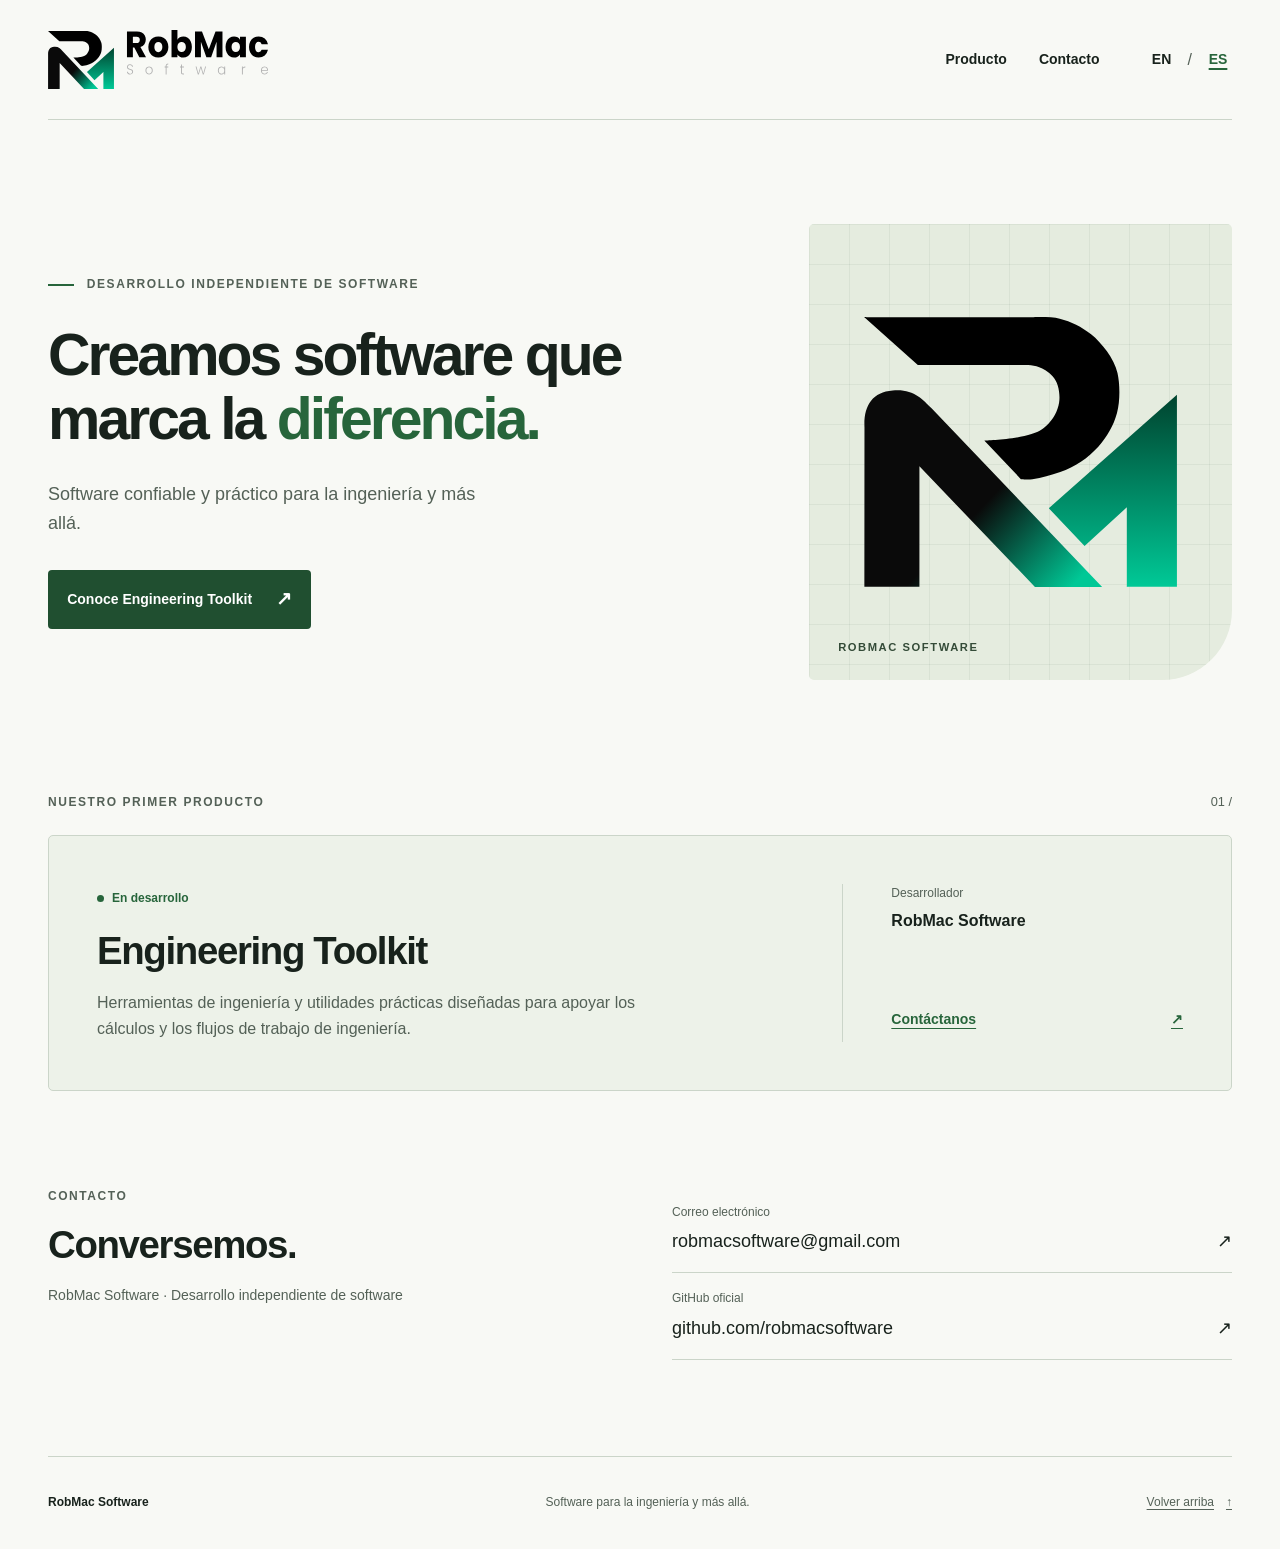
==== es/index.html @ 15803f86 "feat: initialize RobMac Software official website" ====
<!doctype html>
<html lang="es">
<head>
  <meta charset="utf-8">
  <meta name="viewport" content="width=device-width, initial-scale=1">
  <meta name="color-scheme" content="light dark">
  <meta name="description" content="RobMac Software es una marca independiente de desarrollo de software. Software confiable y práctico para la ingeniería y más allá. Conoce Engineering Toolkit, en desarrollo.">
  <title>RobMac Software — Software práctico para la ingeniería y más allá</title>
  <link rel="alternate" hreflang="en" href="https://robmacsoftware.github.io/">
  <link rel="alternate" hreflang="es" href="https://robmacsoftware.github.io/es/">
  <link rel="alternate" hreflang="x-default" href="https://robmacsoftware.github.io/">
  <link rel="icon" type="image/svg+xml" href="../assets/images/RobMac_App_Black.svg">
  <link rel="stylesheet" href="../assets/css/styles.css">
</head>
<body>
  <a class="skip-link" href="#main">Saltar al contenido</a>
  <header class="site-header wrap">
    <a class="brand" href="./" aria-label="Inicio de RobMac Software">
      <picture>
        <source media="(prefers-color-scheme: dark)" srcset="../assets/images/RobMac_Logo_Oscuro.svg">
        <img src="../assets/images/RobMac_Logo_Claro.svg" alt="RobMac Software" width="272" height="72">
      </picture>
    </a>
    <nav class="language-nav language-nav--mobile" aria-label="Idioma">
      <a href="../" lang="en" hreflang="en" aria-label="English">EN</a>
      <span aria-hidden="true">/</span>
      <a href="./" lang="es" hreflang="es" aria-current="page" aria-label="Español">ES</a>
    </nav>
    <nav class="primary-nav" aria-label="Navegación principal">
      <a href="#product">Producto</a>
      <a href="#contact">Contacto</a>
    </nav>
    <nav class="language-nav language-nav--desktop" aria-label="Idioma">
      <a href="../" lang="en" hreflang="en" aria-label="English">EN</a>
      <span aria-hidden="true">/</span>
      <a href="./" lang="es" hreflang="es" aria-current="page" aria-label="Español">ES</a>
    </nav>
  </header>

  <main id="main" tabindex="-1">
    <section class="hero wrap" aria-labelledby="hero-title">
      <div class="hero-copy">
        <p class="eyebrow"><span class="accent-line" aria-hidden="true"></span> Desarrollo independiente de software</p>
        <h1 id="hero-title">Creamos software que marca la <span>diferencia.</span></h1>
        <p class="hero-description">Software confiable y práctico para la ingeniería y más allá.</p>
        <a class="button" href="#product">Conoce Engineering Toolkit <span aria-hidden="true">↗</span></a>
      </div>
      <div class="brand-art" aria-hidden="true">
        <div class="art-grid"></div>
        <img src="../assets/images/RobMac_RM_Color.svg" alt="" width="320" height="320">
        <span class="art-caption">RobMac Software</span>
      </div>
    </section>

    <section class="product-section wrap" id="product" aria-labelledby="product-title">
      <div class="section-heading">
        <p class="eyebrow">Nuestro primer producto</p>
        <span class="section-number" aria-hidden="true">01 /</span>
      </div>
      <article class="product-card">
        <div class="product-copy">
          <p class="status"><span aria-hidden="true"></span> En desarrollo</p>
          <h2 id="product-title">Engineering Toolkit</h2>
          <p>Herramientas de ingeniería y utilidades prácticas diseñadas para apoyar los cálculos y los flujos de trabajo de ingeniería.</p>
        </div>
        <div class="product-details">
          <dl>
            <dt>Desarrollador</dt>
            <dd>RobMac Software</dd>
          </dl>
          <a class="text-link" href="#contact">Contáctanos <span aria-hidden="true">↗</span></a>
        </div>
      </article>
    </section>

    <section class="contact-section wrap" id="contact" aria-labelledby="contact-title">
      <div>
        <p class="eyebrow">Contacto</p>
        <h2 id="contact-title">Conversemos.</h2>
        <p>RobMac Software · Desarrollo independiente de software</p>
      </div>
      <div class="contact-links">
        <a href="mailto:robmacsoftware@gmail.com"><span class="link-label">Correo electrónico</span><span class="link-value">robmacsoftware@gmail.com <span aria-hidden="true">↗</span></span></a>
        <a href="https://github.com/robmacsoftware" rel="me"><span class="link-label">GitHub oficial</span><span class="link-value">github.com/robmacsoftware <span aria-hidden="true">↗</span></span></a>
      </div>
    </section>
  </main>

  <footer class="site-footer wrap">
    <p>RobMac Software</p>
    <p>Software para la ingeniería y más allá.</p>
    <a href="#main">Volver arriba <span aria-hidden="true">↑</span></a>
  </footer>
</body>
</html>
---- assets/css/styles.css ----
/* Shared design tokens; the browser chooses the theme without JavaScript. */
:root {
  color-scheme: light dark;
  --background: #f8f9f5;
  --surface: #edf2e9;
  --text: #18221c;
  --muted: #546157;
  --accent: #27653b;
  --line: #cbd5c9;
  --button: #204f30;
  --button-text: #ffffff;
  --focus: #21643a;
  --art-background: #e5ecdf;
}

@media (prefers-color-scheme: dark) {
  :root {
    --background: #111813;
    --surface: #1c2920;
    --text: #edf2e9;
    --muted: #b0beb2;
    --accent: #9bd18a;
    --line: #3e5142;
    --button: #a8d99a;
    --button-text: #142218;
    --focus: #b5e6a7;
    /* The original color monogram retains its intended pale backdrop. */
    --art-background: #e5ecdf;
  }
}

/* Base and keyboard accessibility. */
* { box-sizing: border-box; }
html { scroll-padding-top: 2rem; }
body {
  margin: 0;
  background: var(--background);
  color: var(--text);
  font-family: -apple-system, BlinkMacSystemFont, "Segoe UI", sans-serif;
  line-height: 1.6;
  -webkit-font-smoothing: antialiased;
}
img { display: block; max-width: 100%; height: auto; }
a { color: inherit; text-underline-offset: .25em; }
a:focus-visible { outline: 3px solid var(--focus); outline-offset: 5px; border-radius: 3px; }
main:focus { outline: none; }
section { scroll-margin-top: 2rem; }
h1, h2, p, dl, dd { margin: 0; }
.wrap { width: min(1200px, calc(100% - 6rem)); margin-inline: auto; }
.skip-link {
  position: absolute;
  top: 1rem;
  left: 1rem;
  z-index: 10;
  padding: .75rem 1rem;
  background: var(--button);
  color: var(--button-text);
  transform: translateY(-200%);
}
.skip-link:focus { transform: translateY(0); }

/* Header and language navigation stay available at every screen size. */
.site-header { display: flex; align-items: center; gap: 3rem; min-height: 120px; border-bottom: 1px solid var(--line); }
.brand { display: block; width: 220px; flex-shrink: 0; }
.primary-nav { margin-left: auto; display: flex; gap: 2rem; }
.primary-nav a, .language-nav a { display: inline-flex; align-items: center; min-height: 44px; text-decoration: none; font-size: .875rem; font-weight: 600; }
.primary-nav a:hover, .language-nav a:hover { color: var(--accent); text-decoration: underline; }
.language-nav { display: flex; align-items: center; gap: .75rem; }
/* Only one selector participates in layout, accessibility and tab order. */
.language-nav--mobile { display: none; }
.language-nav a { min-width: 28px; justify-content: center; }
.language-nav span { color: var(--muted); }
.language-nav [aria-current="page"] { color: var(--accent); text-decoration: underline; text-decoration-thickness: 2px; }

/* Hero: typography leads; original brand artwork supplies the visual. */
.hero { display: grid; grid-template-columns: 1.65fr 1fr; align-items: center; gap: 4rem; padding-block: 6.5rem 7rem; }
.eyebrow { color: var(--muted); font-size: .75rem; font-weight: 650; text-transform: uppercase; letter-spacing: .13em; }
.hero .eyebrow { display: flex; align-items: center; gap: .8rem; margin-bottom: 1.8rem; }
.accent-line { width: 26px; height: 2px; background: var(--accent); flex-shrink: 0; }
h1 { max-width: 750px; font-size: clamp(2.7rem, 4.6vw, 4.5rem); line-height: 1.09; font-weight: 650; letter-spacing: -.05em; text-wrap: balance; }
h1 span { color: var(--accent); }
.hero-description { max-width: 440px; margin-block: 1.8rem 2rem; font-size: 1.125rem; color: var(--muted); }
.button { display: inline-flex; align-items: center; justify-content: center; gap: 1.5rem; padding: .9rem 1.2rem; background: var(--button); color: var(--button-text); border-radius: 4px; font-weight: 600; font-size: .875rem; text-decoration: none; }
.button:hover { text-decoration: underline; }
.button span { font-size: 1.2rem; }
.brand-art { position: relative; display: grid; place-items: center; aspect-ratio: 1 / 1.08; background: var(--art-background); border-radius: 5px 5px 70px 5px; overflow: hidden; }
.art-grid { position: absolute; inset: 0; background-image: linear-gradient(#204f3010 1px, transparent 1px), linear-gradient(90deg, #204f3010 1px, transparent 1px); background-size: 40px 40px; }
.brand-art img { position: relative; width: 74%; max-height: 75%; object-fit: contain; }
.art-caption { position: absolute; bottom: 1.5rem; left: 1.8rem; color: #344b38; font-size: .7rem; font-weight: 600; letter-spacing: .14em; text-transform: uppercase; }

/* Product and contact. */
.section-heading { display: flex; justify-content: space-between; align-items: center; margin-bottom: 1.4rem; }
.section-number { color: var(--muted); font-size: .8rem; }
.product-card { display: grid; grid-template-columns: 2fr 1fr; gap: 4rem; padding: 3rem; background: var(--surface); border: 1px solid var(--line); border-radius: 5px; }
.status { display: inline-flex; align-items: center; gap: .5rem; color: var(--accent); font-size: .75rem; font-weight: 650; margin-bottom: 1.25rem; }
.status span { width: 7px; height: 7px; border-radius: 50%; background: currentColor; }
h2 { font-size: clamp(1.9rem, 3vw, 2.5rem); line-height: 1.2; letter-spacing: -.035em; font-weight: 600; }
.product-copy > p:last-child { color: var(--muted); max-width: 590px; margin-top: 1rem; }
.product-details { display: flex; flex-direction: column; justify-content: space-between; border-left: 1px solid var(--line); padding-left: 3rem; gap: 2rem; }
dt { font-size: .75rem; color: var(--muted); margin-bottom: .3rem; }
dd { font-weight: 600; }
.text-link { display: inline-flex; align-items: center; justify-content: space-between; gap: 1rem; min-height: 44px; color: var(--accent); font-size: .875rem; font-weight: 600; }
.contact-section { display: grid; grid-template-columns: 1fr 1fr; gap: 4rem; padding-block: 6rem; }
.contact-section h2 { margin-top: 1rem; }
.contact-section p:last-child { color: var(--muted); max-width: 380px; margin-top: 1rem; font-size: .875rem; }
.contact-links { display: grid; align-content: center; }
.contact-links a { display: flex; flex-direction: column; gap: .35rem; padding-block: 1rem; border-bottom: 1px solid var(--line); text-decoration: none; }
.link-label { color: var(--muted); font-size: .75rem; }
.link-value { display: flex; justify-content: space-between; gap: .5rem; font-size: clamp(.875rem, 1.5vw, 1.125rem); overflow-wrap: anywhere; }
.contact-links a:hover .link-value { color: var(--accent); text-decoration: underline; }
.site-footer { display: flex; align-items: center; justify-content: space-between; gap: 2rem; padding-block: 1.5rem; border-top: 1px solid var(--line); font-size: .75rem; color: var(--muted); }
.site-footer p:first-child { color: var(--text); font-weight: 650; }
.site-footer a { display: inline-flex; align-items: center; gap: .75rem; min-height: 44px; }

/* Compact layouts retain full navigation without a script-driven menu. */
@media (max-width: 900px) {
  .wrap { width: calc(100% - 3rem); }
  .site-header { gap: 1.5rem; min-height: 100px; }
  .brand { width: 190px; }
  .hero { gap: 2rem; padding-block: 4rem; }
  .product-card { gap: 2rem; padding: 2rem; }
  .product-details { padding-left: 2rem; }
  .contact-section { gap: 2rem; padding-block: 4rem; }
}
@media (max-width: 640px) {
  .wrap { width: calc(100% - 2.5rem); }
  .site-header { flex-wrap: wrap; justify-content: space-between; gap: .5rem 1rem; padding-block: 1rem .75rem; }
  .brand { width: clamp(150px, 47vw, 175px); }
  .primary-nav { width: 100%; margin-left: 0; gap: 1.5rem; }
  .language-nav { gap: .4rem; }
  .language-nav--desktop { display: none; }
  .language-nav--mobile { display: flex; }
  .hero { grid-template-columns: 1fr; gap: 2.5rem; padding-block: 3rem; }
  .hero .eyebrow { font-size: .65rem; letter-spacing: .09em; }
  h1 { font-size: clamp(2.5rem, 10vw, 3.5rem); }
  .hero-description { font-size: 1rem; }
  .brand-art { aspect-ratio: 1.5; border-bottom-right-radius: 50px; }
  .brand-art img { width: 49%; max-height: 70%; }
  .product-card { grid-template-columns: 1fr; gap: 2rem; padding: 1.5rem; }
  .product-details { border-left: 0; border-top: 1px solid var(--line); padding: 1.25rem 0 0; gap: 1rem; }
  .contact-section { grid-template-columns: 1fr; gap: 1.5rem; padding-block: 3rem; }
  .link-value { font-size: .9375rem; }
  .site-footer { flex-wrap: wrap; gap: .5rem 1.5rem; }
  .site-footer p:nth-child(2) { width: 100%; order: 3; }
}
@media (forced-colors: active) {
  .button, .product-card { border: 1px solid ButtonText; }
  .language-nav [aria-current="page"] { text-decoration: underline; }
}
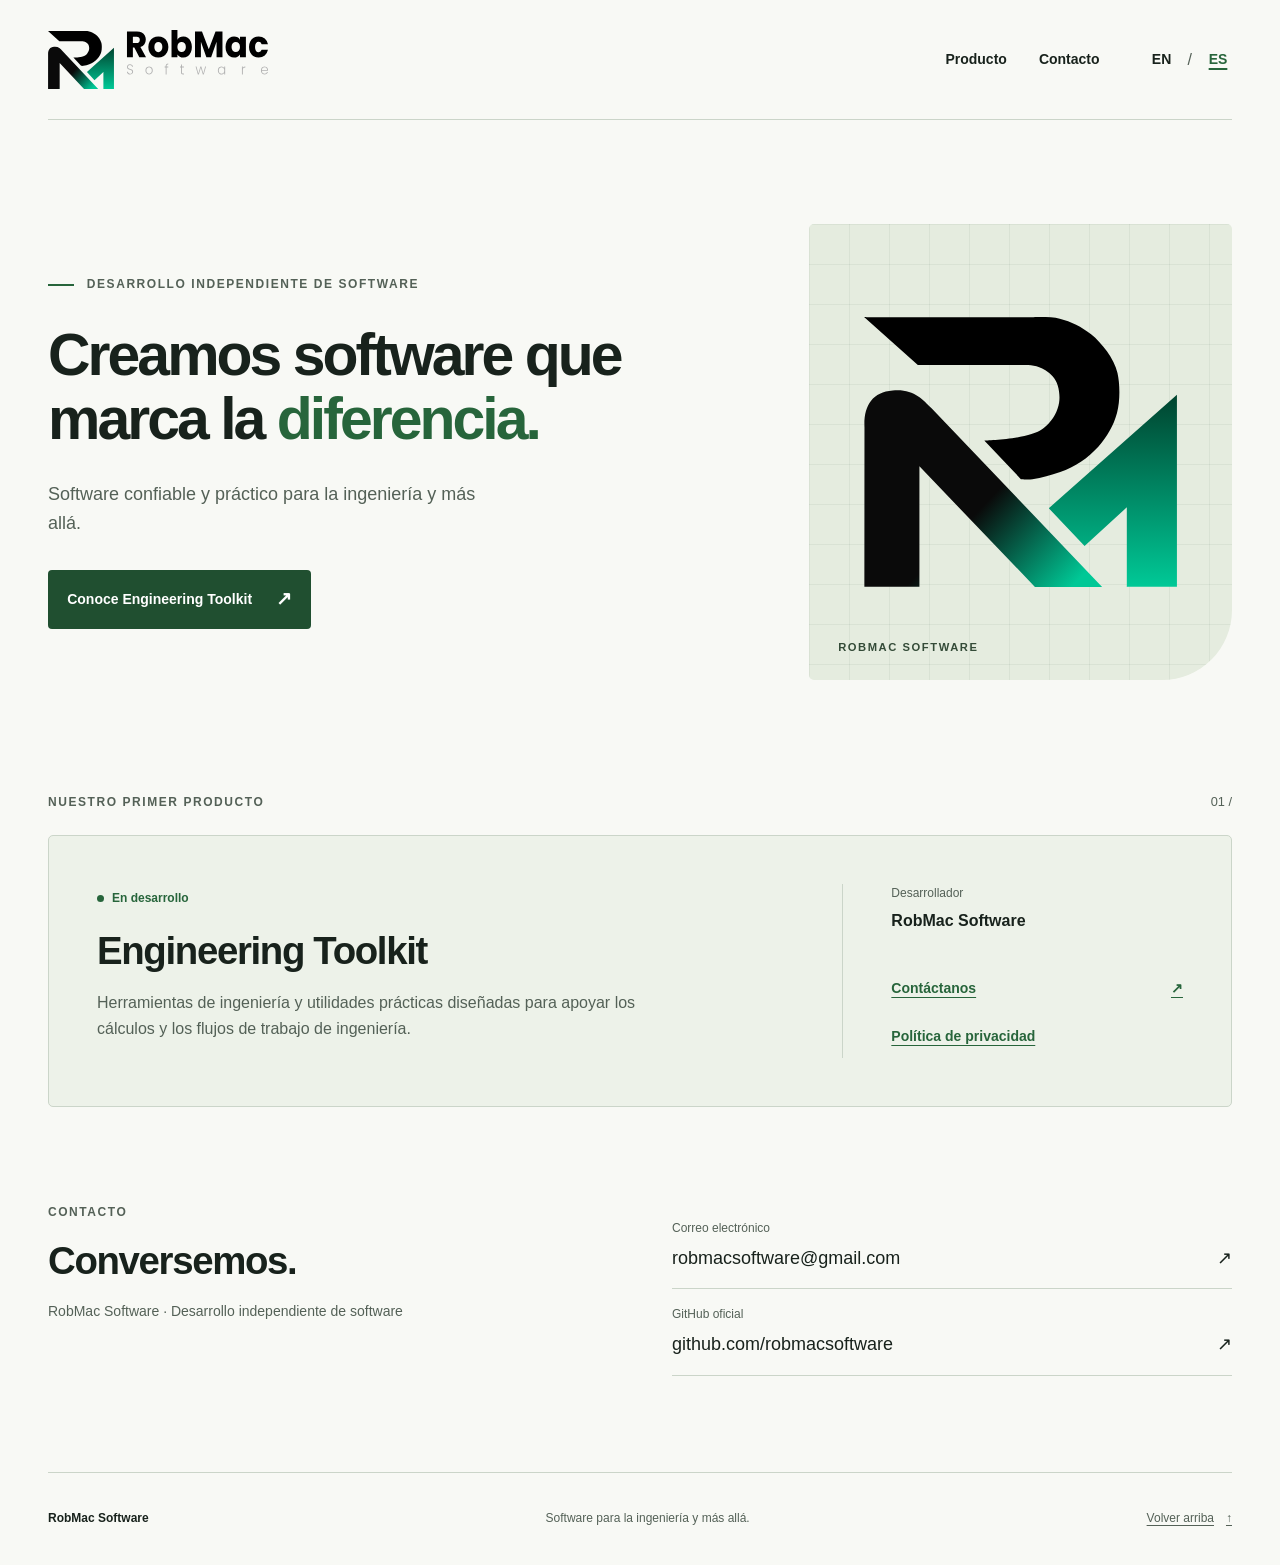
==== commit 839289b3: "feat(privacy): publish Engineering Toolkit privacy policies" ====
--- a/es/index.html
+++ b/es/index.html
@@ -68,7 +68,10 @@
             <dt>Desarrollador</dt>
             <dd>RobMac Software</dd>
           </dl>
-          <a class="text-link" href="#contact">Contáctanos <span aria-hidden="true">↗</span></a>
+          <div class="product-links">
+            <a class="text-link" href="#contact">Contáctanos <span aria-hidden="true">↗</span></a>
+            <a class="text-link" href="../engineering-toolkit/privacy/es/">Política de privacidad</a>
+          </div>
         </div>
       </article>
     </section>
--- a/assets/css/styles.css
+++ b/assets/css/styles.css
@@ -147,3 +147,22 @@
   .button, .product-card { border: 1px solid ButtonText; }
   .language-nav [aria-current="page"] { text-decoration: underline; }
 }
+
+/* Privacy documents share the existing brand, themes and navigation. */
+.product-links { display: grid; gap: .25rem; }
+.privacy-page { padding-block: 2rem 5rem; }
+.privacy-back { justify-content: flex-start; margin-bottom: 2rem; }
+.privacy-policy { max-width: 72ch; margin-inline: auto; overflow-wrap: anywhere; }
+.privacy-heading { padding-bottom: 2rem; border-bottom: 1px solid var(--line); }
+.privacy-heading .eyebrow { margin-bottom: 1rem; }
+.privacy-heading h1 { font-size: clamp(2.25rem, 5vw, 3.5rem); line-height: 1.15; }
+.privacy-metadata { display: grid; gap: .75rem; margin-top: 2rem; }
+.privacy-metadata dt { margin: 0; }
+.privacy-metadata dd { font-weight: 400; }
+.privacy-metadata code { font-size: .9em; }
+.privacy-content section { margin-top: 2.5rem; }
+.privacy-content h2 { font-size: clamp(1.35rem, 3vw, 1.65rem); line-height: 1.35; letter-spacing: -.02em; }
+.privacy-content p, .privacy-content ul { margin: 1rem 0 0; }
+.privacy-content ul { padding-left: 1.5rem; }
+.privacy-content li + li { margin-top: .4rem; }
+.privacy-content a { color: var(--accent); }
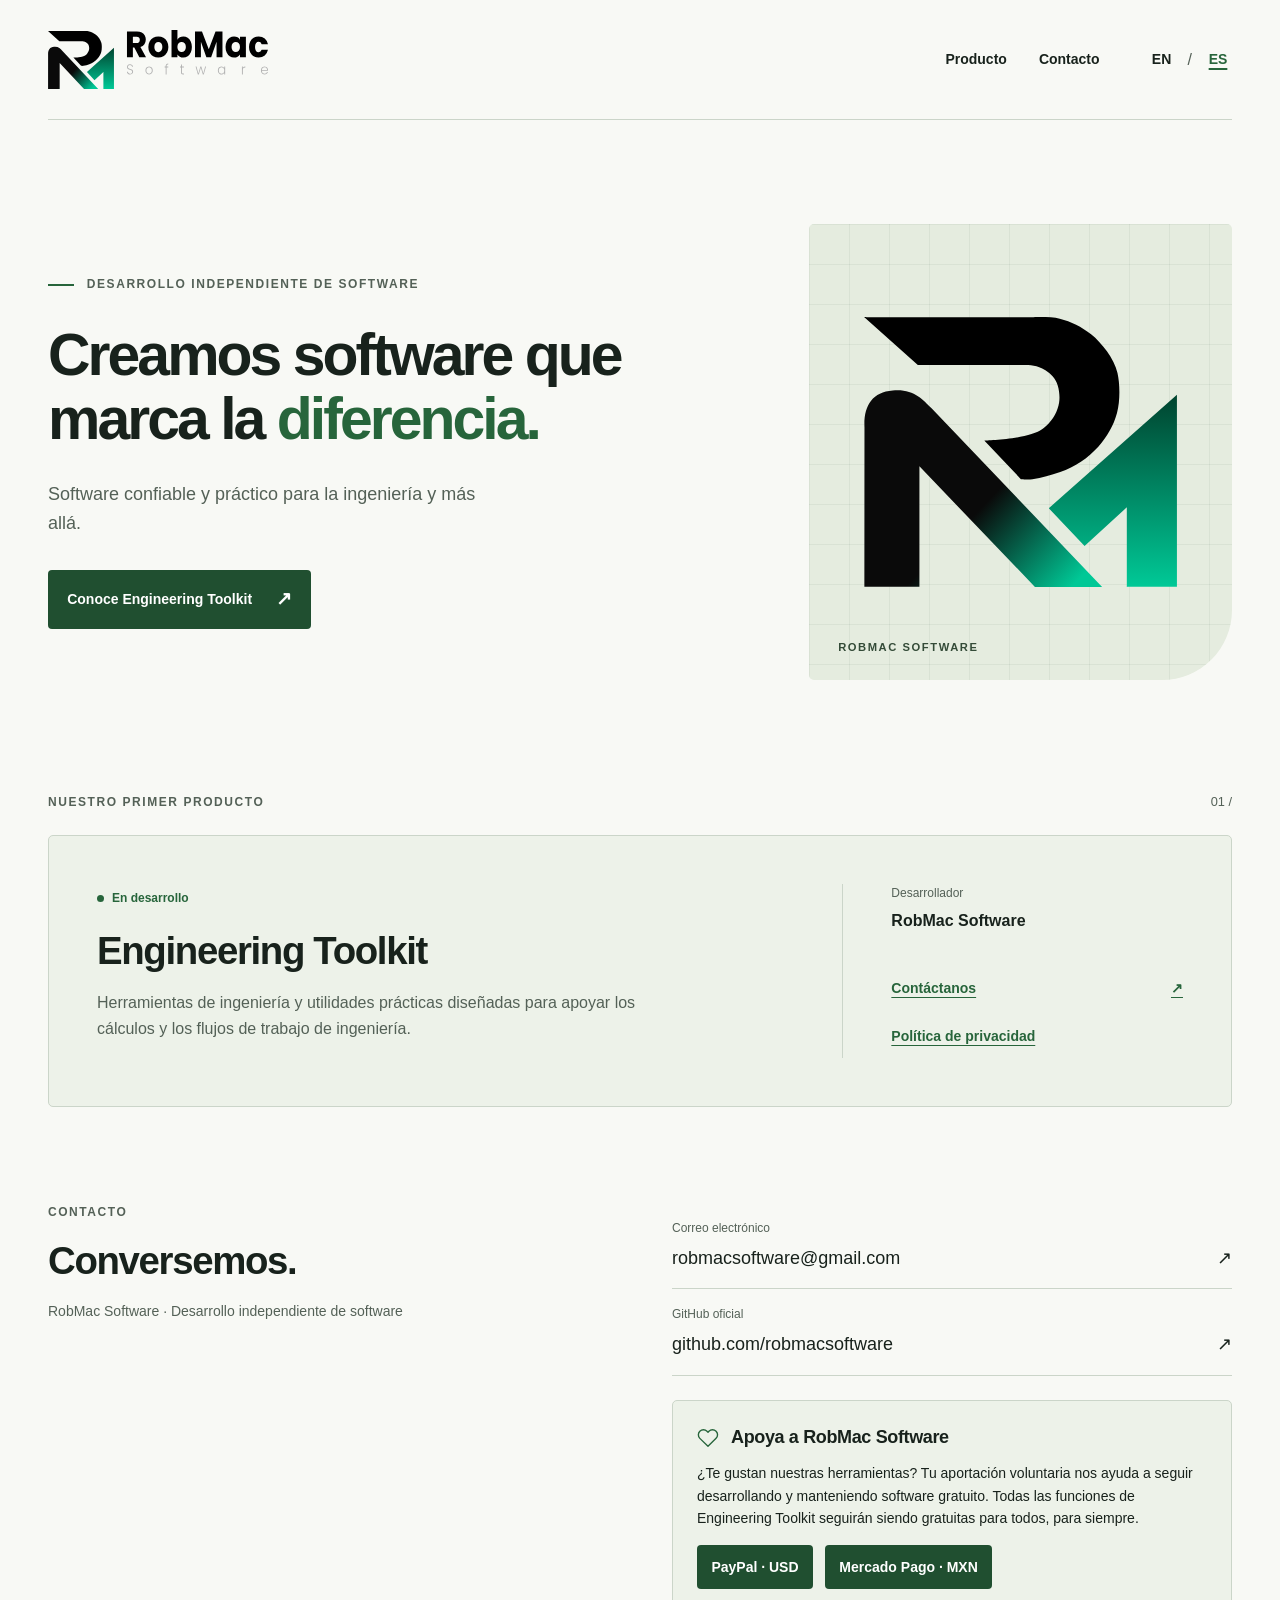
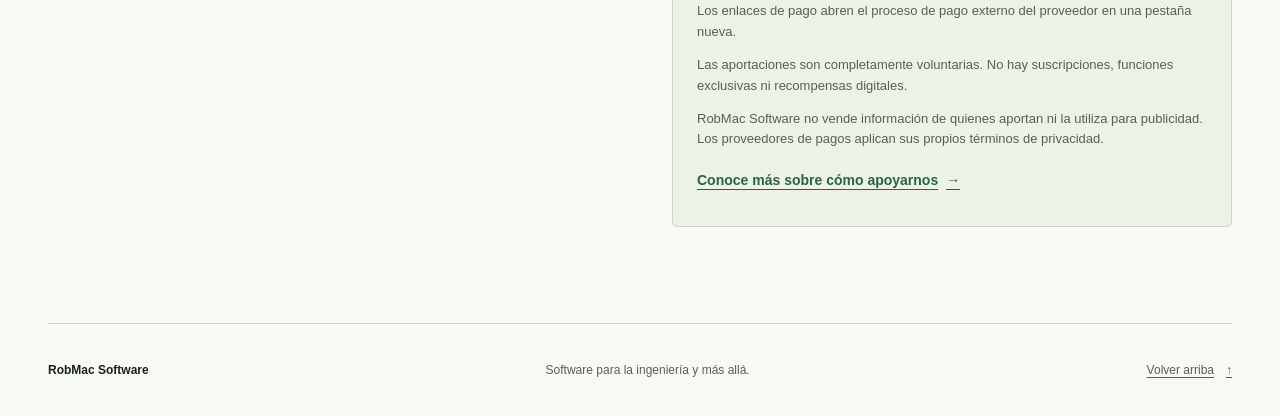
==== commit 80b84130: "feat(site): publish bilingual support and privacy updates" ====
--- a/es/index.html
+++ b/es/index.html
@@ -82,9 +82,26 @@
         <h2 id="contact-title">Conversemos.</h2>
         <p>RobMac Software · Desarrollo independiente de software</p>
       </div>
-      <div class="contact-links">
-        <a href="mailto:robmacsoftware@gmail.com"><span class="link-label">Correo electrónico</span><span class="link-value">robmacsoftware@gmail.com <span aria-hidden="true">↗</span></span></a>
-        <a href="https://github.com/robmacsoftware" rel="me"><span class="link-label">GitHub oficial</span><span class="link-value">github.com/robmacsoftware <span aria-hidden="true">↗</span></span></a>
+      <div class="contact-details">
+        <div class="contact-links">
+          <a href="mailto:robmacsoftware@gmail.com"><span class="link-label">Correo electrónico</span><span class="link-value">robmacsoftware@gmail.com <span aria-hidden="true">↗</span></span></a>
+          <a href="https://github.com/robmacsoftware" rel="me"><span class="link-label">GitHub oficial</span><span class="link-value">github.com/robmacsoftware <span aria-hidden="true">↗</span></span></a>
+        </div>
+        <article class="contact-support" aria-labelledby="contact-support-title">
+          <div class="contact-support-heading">
+            <svg width="22" height="22" viewBox="0 0 24 24" fill="none" stroke="currentColor" stroke-width="1.5" stroke-linecap="round" stroke-linejoin="round" aria-hidden="true" focusable="false"><path d="M20.8 4.6a5.5 5.5 0 0 0-7.8 0L12 5.7l-1.1-1.1a5.5 5.5 0 0 0-7.8 7.8L12 21l8.8-8.6a5.5 5.5 0 0 0 0-7.8Z"/></svg>
+            <h3 id="contact-support-title">Apoya a RobMac Software</h3>
+          </div>
+          <p>¿Te gustan nuestras herramientas? Tu aportación voluntaria nos ayuda a seguir desarrollando y manteniendo software gratuito. Todas las funciones de Engineering Toolkit seguirán siendo gratuitas para todos, para siempre.</p>
+          <div class="contact-support-actions">
+            <a class="button" href="https://www.paypal.com/ncp/payment/CKD4M9EU2QCD2" target="_blank" rel="noopener noreferrer" referrerpolicy="no-referrer" aria-describedby="contact-support-external">PayPal · USD</a>
+            <a class="button" href="https://link.mercadopago.com.mx/robmacsoftware" target="_blank" rel="noopener noreferrer" referrerpolicy="no-referrer" aria-describedby="contact-support-external">Mercado Pago · MXN</a>
+          </div>
+          <p class="contact-support-note" id="contact-support-external">Los enlaces de pago abren el proceso de pago externo del proveedor en una pestaña nueva.</p>
+          <p class="contact-support-note">Las aportaciones son completamente voluntarias. No hay suscripciones, funciones exclusivas ni recompensas digitales.</p>
+          <p class="contact-support-note">RobMac Software no vende información de quienes aportan ni la utiliza para publicidad. Los proveedores de pagos aplican sus propios términos de privacidad.</p>
+          <a class="text-link" href="support/">Conoce más sobre cómo apoyarnos <span aria-hidden="true">→</span></a>
+        </article>
       </div>
     </section>
   </main>
--- a/assets/css/styles.css
+++ b/assets/css/styles.css
@@ -166,3 +166,52 @@
 .privacy-content ul { padding-left: 1.5rem; }
 .privacy-content li + li { margin-top: .4rem; }
 .privacy-content a { color: var(--accent); }
+
+/* Voluntary support uses the existing type, colors and layout breakpoints. */
+.support-page { max-width: 1000px; padding-block: 2rem 5rem; overflow-wrap: anywhere; }
+.support-heading { max-width: 72ch; }
+.support-heading .eyebrow { margin-bottom: 1rem; }
+.support-heading h1 { font-size: clamp(2.5rem, 5vw, 4rem); }
+.support-heading > p + p { margin-top: 1rem; }
+.support-intro { margin-top: 1.5rem; color: var(--muted); font-size: 1.125rem; }
+.support-options, .support-privacy { margin-top: 3rem; }
+.support-options h2, .support-privacy h2 { font-size: clamp(1.5rem, 3vw, 2rem); }
+.support-note { max-width: 72ch; color: var(--muted); margin-bottom: 1.5rem; }
+.support-grid { display: grid; grid-template-columns: repeat(2, minmax(0, 1fr)); gap: 1.5rem; }
+.support-card { min-width: 0; display: flex; flex-direction: column; align-items: flex-start; gap: 1rem; padding: 2rem; background: var(--surface); border: 1px solid var(--line); border-radius: 5px; }
+.support-card h3 { margin: 0; font-size: 1.5rem; line-height: 1.3; font-weight: 600; letter-spacing: -.02em; }
+.support-card > p:not(.eyebrow) { color: var(--muted); }
+.support-card .button { margin-top: auto; flex-wrap: wrap; gap: .25rem .5rem; max-width: 100%; text-align: center; }
+.support-card .button .support-tab-note { font-size: .75rem; font-weight: 400; }
+.support-privacy { max-width: 72ch; padding-top: 2rem; border-top: 1px solid var(--line); }
+.support-privacy p { margin-top: 1rem; }
+.support-privacy a { color: var(--accent); }
+@media (max-width: 900px) {
+  .support-card { padding: 1.5rem; }
+}
+@media (max-width: 640px) {
+  .support-grid { grid-template-columns: 1fr; }
+  .support-intro { font-size: 1rem; }
+}
+@media (forced-colors: active) {
+  .support-card { border-color: CanvasText; }
+}
+
+/* Compact voluntary support stays inside the Contact section's second column. */
+.contact-section > div:first-child { min-width: 0; overflow-wrap: anywhere; }
+.contact-details { display: grid; align-content: start; gap: 1.5rem; min-width: 0; }
+.contact-support { min-width: 0; padding: 1.5rem; background: var(--surface); border: 1px solid var(--line); border-radius: 5px; font-size: .875rem; overflow-wrap: anywhere; }
+.contact-support-heading { display: flex; align-items: flex-start; gap: .75rem; }
+.contact-support-heading svg { flex-shrink: 0; color: var(--accent); margin-top: .15rem; }
+.contact-support-heading h3 { margin: 0; font-size: 1.125rem; line-height: 1.4; font-weight: 600; letter-spacing: -.02em; }
+.contact-support p { margin-top: .75rem; }
+.contact-support-actions { display: flex; flex-wrap: wrap; gap: .75rem; margin-top: 1rem; }
+.contact-support-actions .button { min-height: 44px; max-width: 100%; padding: .65rem .9rem; text-align: center; }
+.contact-support-note { color: var(--muted); font-size: .8125rem; }
+.contact-support .text-link { margin-top: .5rem; max-width: 100%; gap: .5rem; }
+@media (max-width: 640px) {
+  .contact-support { padding: 1.25rem; }
+}
+@media (forced-colors: active) {
+  .contact-support { border-color: CanvasText; }
+}
